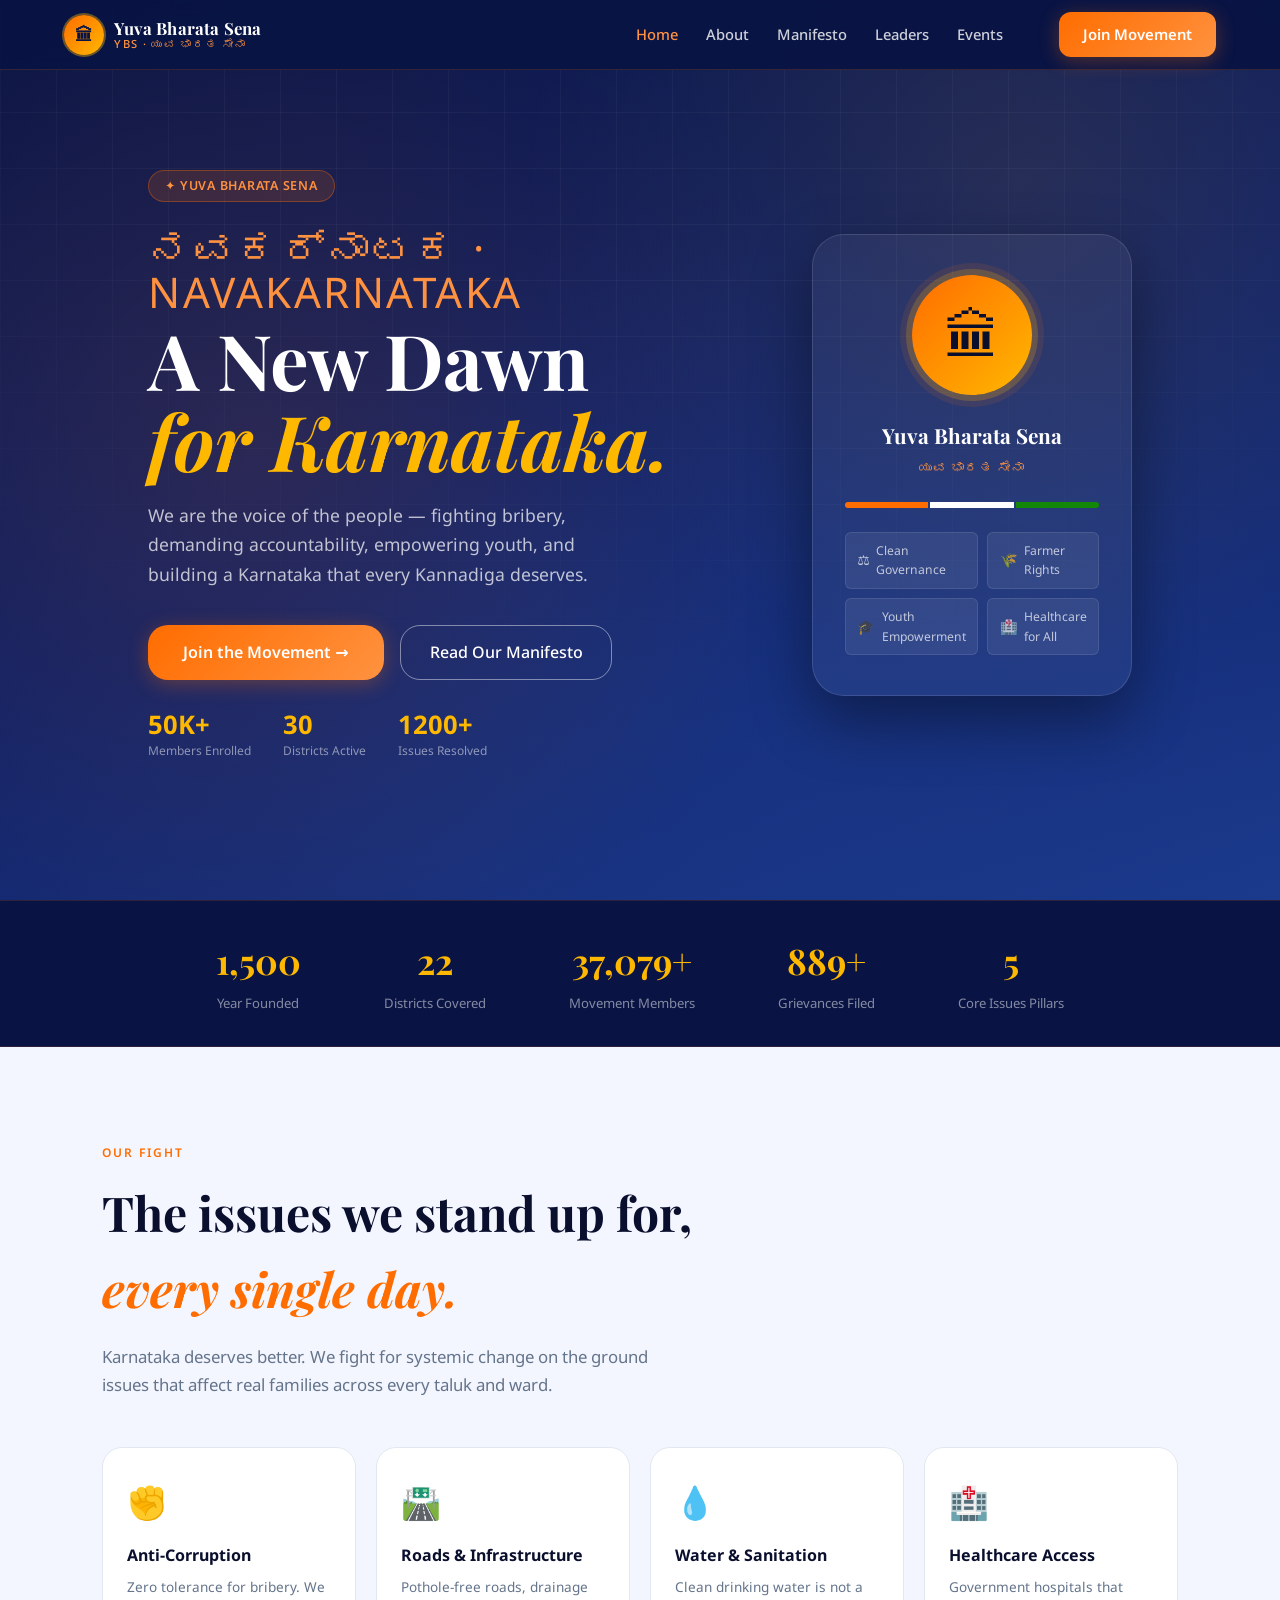
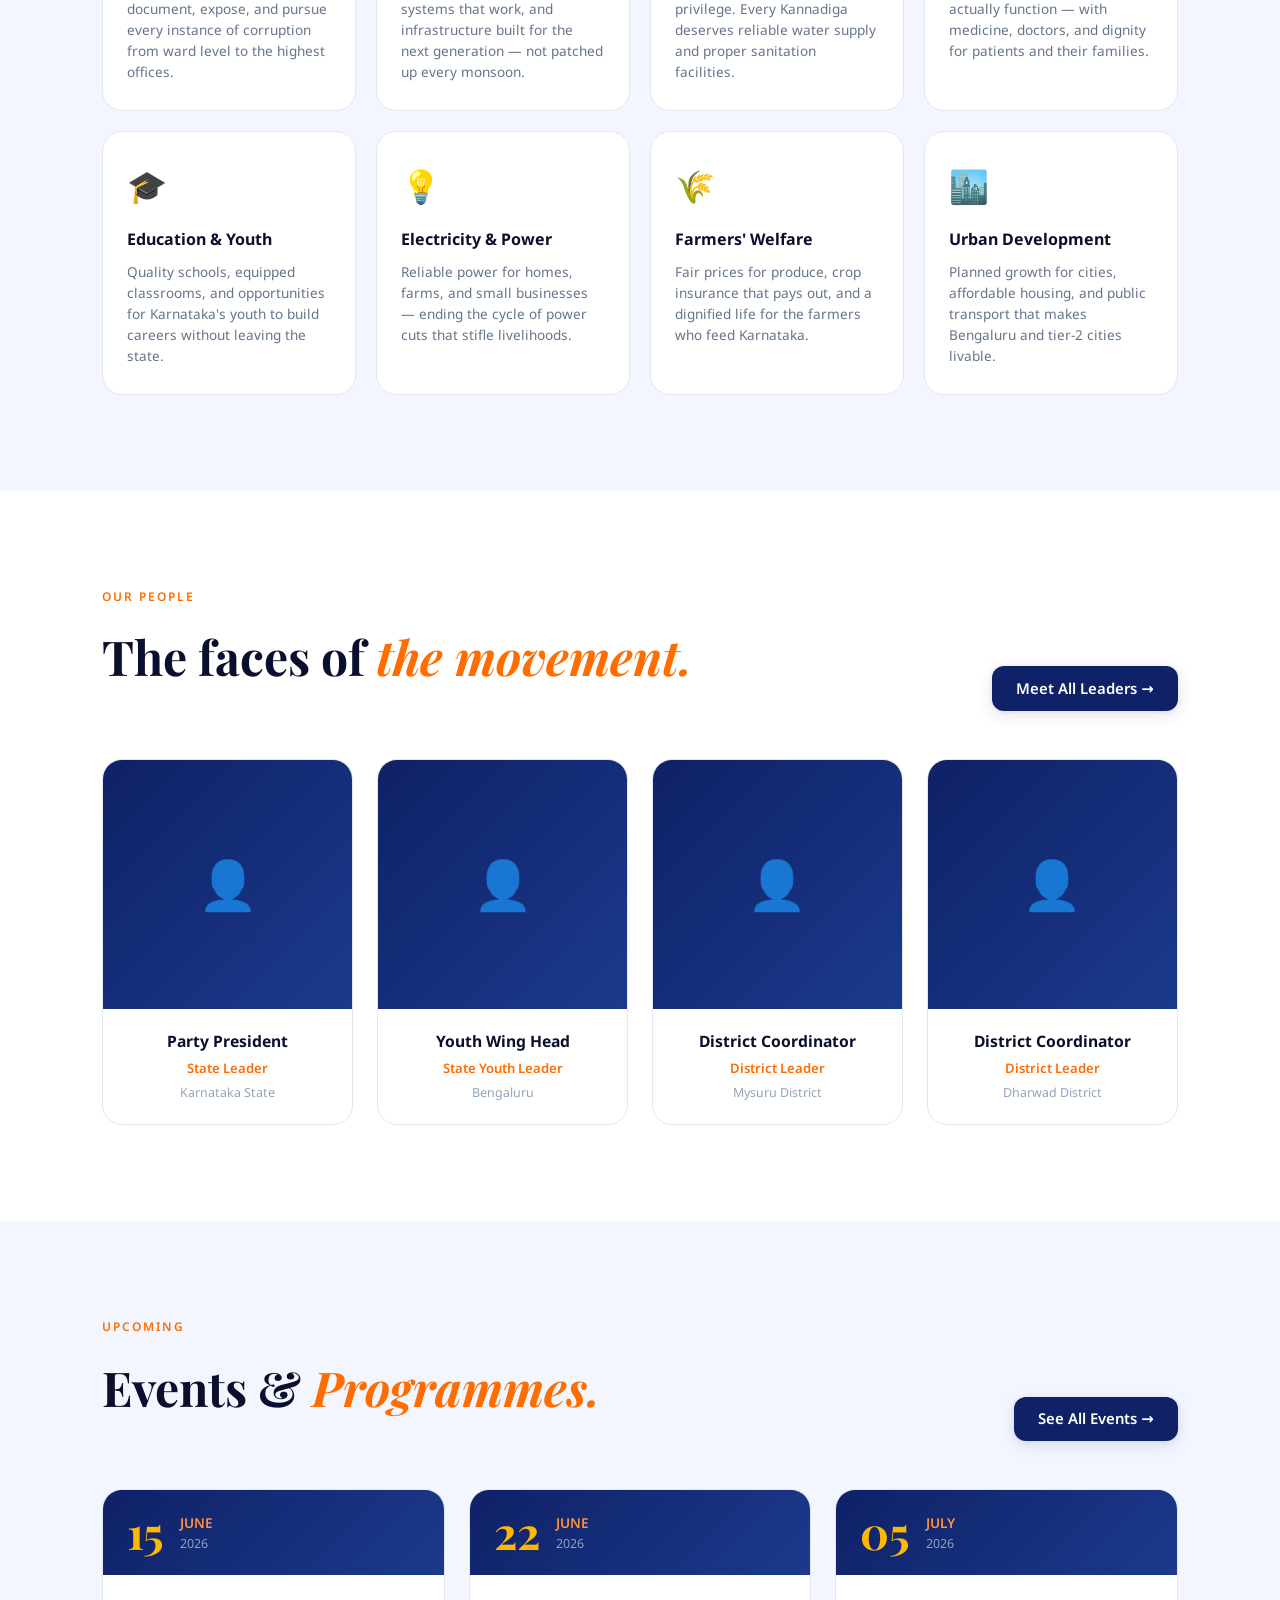
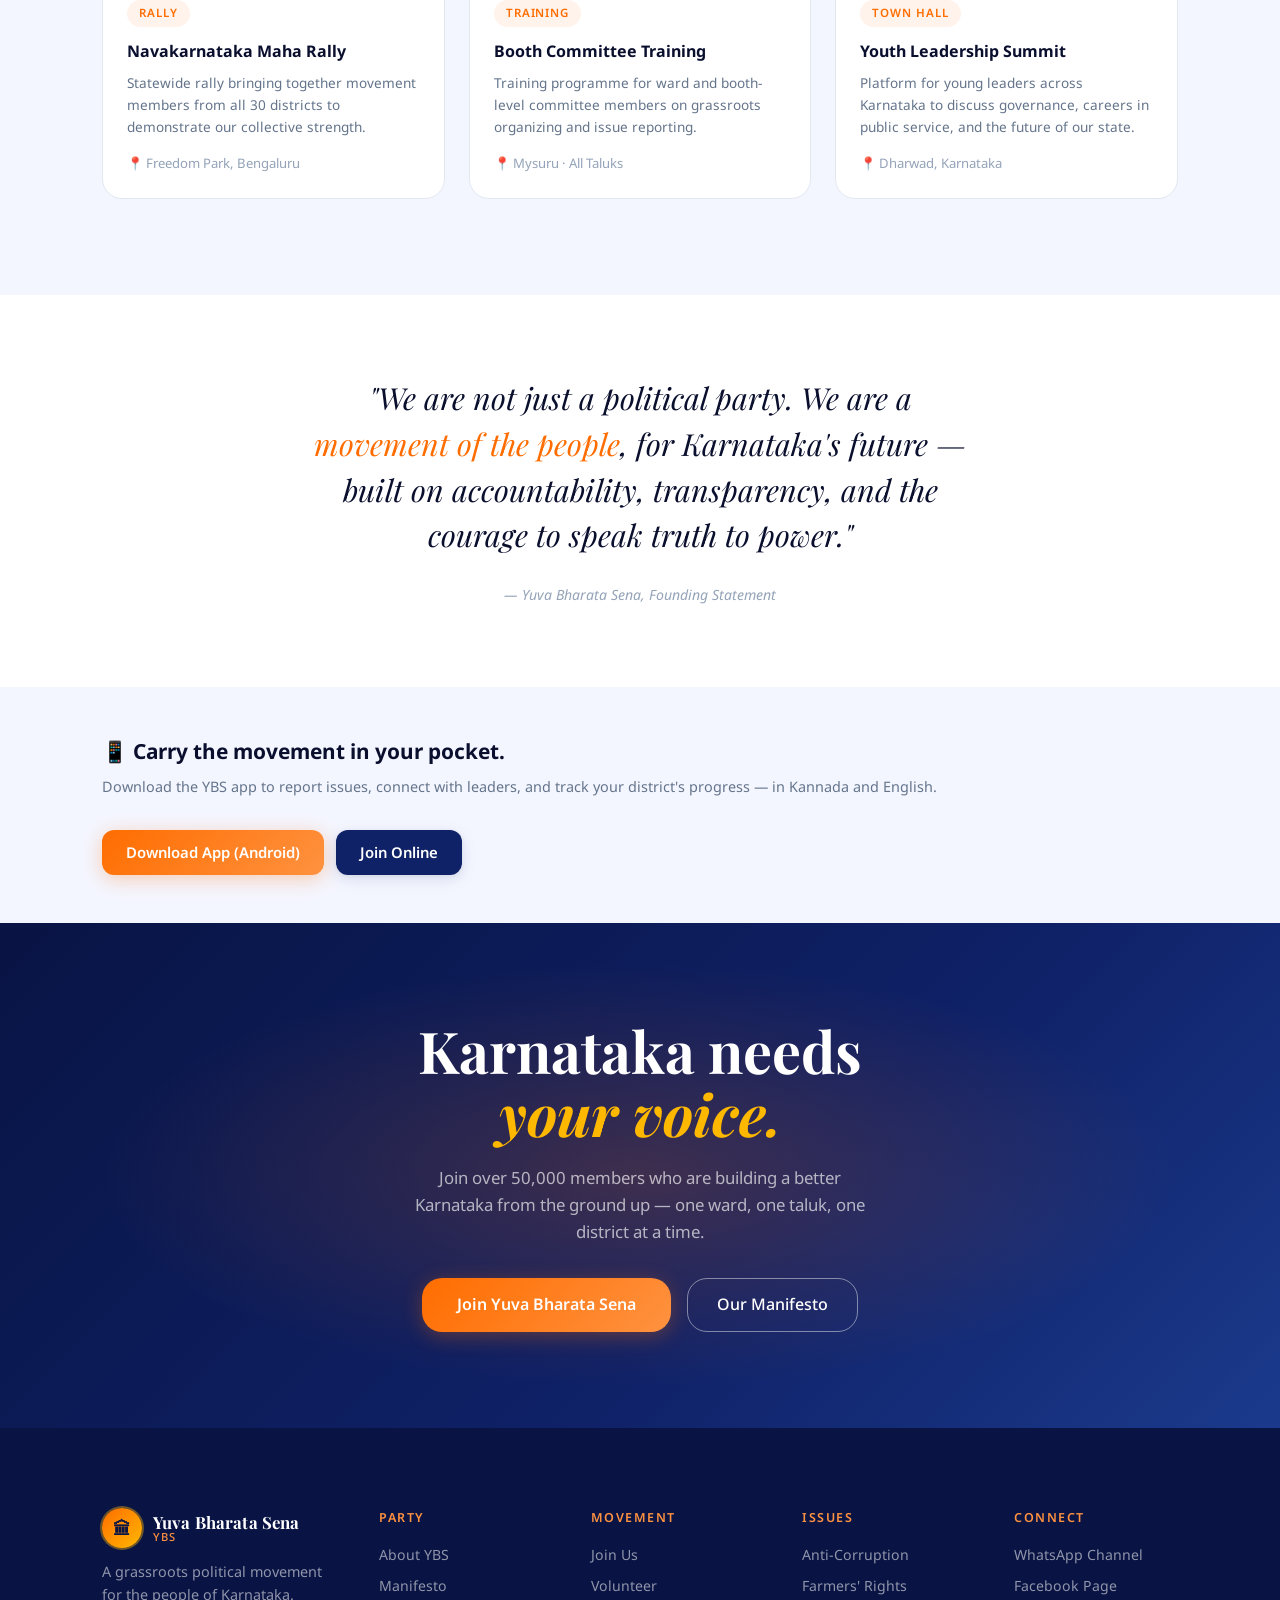
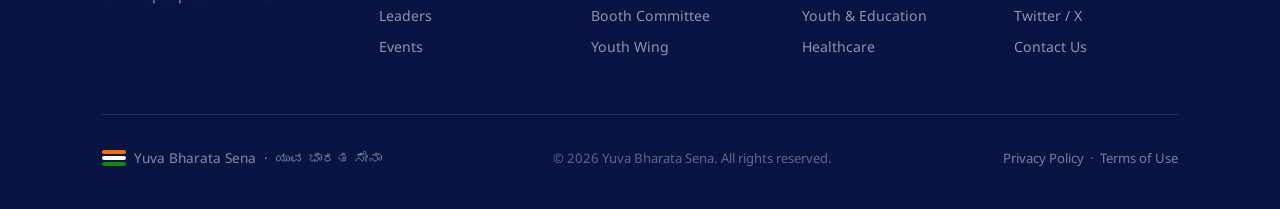
==== docs/index.html @ c2938c95 "Add initial GitHub Pages site for YBS Add README and a complete /docs GitHub Pages site for Yuva Bha" ====
﻿<!DOCTYPE html>
<html lang="en">
<head>
  <meta charset="UTF-8"/>
  <meta name="viewport" content="width=device-width, initial-scale=1.0"/>
  <title>Yuva Bharata Sena — Navakarnataka, A New Dawn</title>
  <meta name="description" content="Yuva Bharata Sena (YBS) is a grassroots political movement fighting for the people of Karnataka — clean governance, youth empowerment, and real change."/>
  <meta name="keywords" content="Yuva Bharata Sena, YBS, Yuva Bharata Sena, Karnataka politics, political party Karnataka"/>
  <meta property="og:title" content="Yuva Bharata Sena"/>
  <meta property="og:description" content="Navakarnataka — A New Dawn for Karnataka. Join the movement for clean governance and real change."/>
  <meta property="og:type" content="website"/>
  <link rel="stylesheet" href="global.css"/>
  <link rel="stylesheet" href="home.css"/>
  <link rel="preconnect" href="https://fonts.googleapis.com"/>
  <link href="https://fonts.googleapis.com/css2?family=Playfair+Display:ital,wght@0,700;1,400&family=Noto+Sans:wght@300;400;500;600;700&display=swap" rel="stylesheet"/>
</head>
<body>

  <!-- NAV -->
  <nav class="nav" id="mainNav">
    <a href="index.html" class="nav-logo">
      <div class="nav-logo-emblem">🏛</div>
      <div class="nav-logo-text">
        <span class="nav-logo-name">Yuva Bharata Sena</span>
        <span class="nav-logo-abbr">YBS · ಯುವ ಭಾರತ ಸೇನಾ</span>
      </div>
    </a>
    <ul class="nav-links">
      <li><a href="index.html" class="active">Home</a></li>
      <li><a href="about.html">About</a></li>
      <li><a href="manifesto.html">Manifesto</a></li>
      <li><a href="leaders.html">Leaders</a></li>
      <li><a href="events.html">Events</a></li>
    </ul>
    <div class="nav-cta">
      <a href="join.html" class="btn-primary">Join Movement</a>
    </div>
    <button class="hamburger" id="hamburger">&#9776;</button>
  </nav>

  <!-- HERO -->
  <section class="hero">
    <div class="hero-bg-pattern"></div>
    <div class="hero-bg-grid"></div>
    <div class="hero-content">
      <span class="hero-badge">✦ Yuva Bharata Sena</span>
      <h1 class="hero-title">
        <span class="party-name">ನವಕರ್ನಾಟಕ · Navakarnataka</span>
        A New Dawn<br/><em>for Karnataka.</em>
      </h1>
      <p class="hero-sub">We are the voice of the people — fighting bribery, demanding accountability, empowering youth, and building a Karnataka that every Kannadiga deserves.</p>
      <div class="hero-actions">
        <a href="join.html" class="btn-primary btn-lg">Join the Movement →</a>
        <a href="manifesto.html" class="btn-outline btn-lg">Read Our Manifesto</a>
      </div>
      <div class="hero-social-proof">
        <div class="hero-stat">
          <span class="hero-stat-num">50K+</span>
          <span class="hero-stat-label">Members Enrolled</span>
        </div>
        <div class="hero-stat">
          <span class="hero-stat-num">30</span>
          <span class="hero-stat-label">Districts Active</span>
        </div>
        <div class="hero-stat">
          <span class="hero-stat-num">1200+</span>
          <span class="hero-stat-label">Issues Resolved</span>
        </div>
      </div>
    </div>

    <div class="hero-visual">
      <div class="emblem-card">
        <div class="emblem-circle">🏛</div>
        <div class="emblem-name">
          <h3>Yuva Bharata Sena</h3>
          <p>ಯುವ ಭಾರತ ಸೇನಾ</p>
        </div>
        <div class="emblem-tricolor">
          <span></span><span></span><span></span>
        </div>
        <div class="emblem-pillars">
          <div class="emblem-pillar"><span>⚖️</span>Clean Governance</div>
          <div class="emblem-pillar"><span>🌾</span>Farmer Rights</div>
          <div class="emblem-pillar"><span>🎓</span>Youth Empowerment</div>
          <div class="emblem-pillar"><span>🏥</span>Healthcare for All</div>
        </div>
      </div>
    </div>
  </section>

  <!-- STATS BAR -->
  <section class="stats-bar">
    <div class="stats-inner">
      <div class="stat-item">
        <div class="stat-number">2024</div>
        <div class="stat-desc">Year Founded</div>
      </div>
      <div class="stat-item">
        <div class="stat-number">30</div>
        <div class="stat-desc">Districts Covered</div>
      </div>
      <div class="stat-item">
        <div class="stat-number">50K+</div>
        <div class="stat-desc">Movement Members</div>
      </div>
      <div class="stat-item">
        <div class="stat-number">1200+</div>
        <div class="stat-desc">Grievances Filed</div>
      </div>
      <div class="stat-item">
        <div class="stat-number">7</div>
        <div class="stat-desc">Core Issues Pillars</div>
      </div>
    </div>
  </section>

  <!-- CORE ISSUES -->
  <section class="issues-section">
    <div class="issues-header">
      <div class="section-label">Our Fight</div>
      <h2 class="section-title">The issues we stand up for, <em>every single day.</em></h2>
      <p class="section-sub">Karnataka deserves better. We fight for systemic change on the ground issues that affect real families across every taluk and ward.</p>
    </div>
    <div class="issues-grid">
      <div class="issue-card" data-color="red">
        <div class="issue-icon">✊</div>
        <h3>Anti-Corruption</h3>
        <p>Zero tolerance for bribery. We document, expose, and pursue every instance of corruption from ward level to the highest offices.</p>
      </div>
      <div class="issue-card" data-color="orange">
        <div class="issue-icon">🛣️</div>
        <h3>Roads & Infrastructure</h3>
        <p>Pothole-free roads, drainage systems that work, and infrastructure built for the next generation — not patched up every monsoon.</p>
      </div>
      <div class="issue-card" data-color="teal">
        <div class="issue-icon">💧</div>
        <h3>Water & Sanitation</h3>
        <p>Clean drinking water is not a privilege. Every Kannadiga deserves reliable water supply and proper sanitation facilities.</p>
      </div>
      <div class="issue-card" data-color="red">
        <div class="issue-icon">🏥</div>
        <h3>Healthcare Access</h3>
        <p>Government hospitals that actually function — with medicine, doctors, and dignity for patients and their families.</p>
      </div>
      <div class="issue-card" data-color="purple">
        <div class="issue-icon">🎓</div>
        <h3>Education & Youth</h3>
        <p>Quality schools, equipped classrooms, and opportunities for Karnataka's youth to build careers without leaving the state.</p>
      </div>
      <div class="issue-card" data-color="gold">
        <div class="issue-icon">💡</div>
        <h3>Electricity & Power</h3>
        <p>Reliable power for homes, farms, and small businesses — ending the cycle of power cuts that stifle livelihoods.</p>
      </div>
      <div class="issue-card" data-color="green">
        <div class="issue-icon">🌾</div>
        <h3>Farmers' Welfare</h3>
        <p>Fair prices for produce, crop insurance that pays out, and a dignified life for the farmers who feed Karnataka.</p>
      </div>
      <div class="issue-card" data-color="navy">
        <div class="issue-icon">🏙️</div>
        <h3>Urban Development</h3>
        <p>Planned growth for cities, affordable housing, and public transport that makes Bengaluru and tier-2 cities livable.</p>
      </div>
    </div>
  </section>

  <!-- LEADERS PREVIEW -->
  <section class="leaders-section">
    <div class="leaders-header">
      <div>
        <div class="section-label">Our People</div>
        <h2 class="section-title">The faces of <em>the movement.</em></h2>
      </div>
      <a href="leaders.html" class="btn-navy">Meet All Leaders →</a>
    </div>
    <div class="leaders-grid">
      <div class="leader-card">
        <div class="leader-avatar">👤</div>
        <div class="leader-info">
          <h4>Party President</h4>
          <p>State Leader</p>
          <span class="leader-dist">Karnataka State</span>
        </div>
      </div>
      <div class="leader-card">
        <div class="leader-avatar">👤</div>
        <div class="leader-info">
          <h4>Youth Wing Head</h4>
          <p>State Youth Leader</p>
          <span class="leader-dist">Bengaluru</span>
        </div>
      </div>
      <div class="leader-card">
        <div class="leader-avatar">👤</div>
        <div class="leader-info">
          <h4>District Coordinator</h4>
          <p>District Leader</p>
          <span class="leader-dist">Mysuru District</span>
        </div>
      </div>
      <div class="leader-card">
        <div class="leader-avatar">👤</div>
        <div class="leader-info">
          <h4>District Coordinator</h4>
          <p>District Leader</p>
          <span class="leader-dist">Dharwad District</span>
        </div>
      </div>
    </div>
  </section>

  <!-- EVENTS PREVIEW -->
  <section class="events-section">
    <div class="events-header">
      <div>
        <div class="section-label">Upcoming</div>
        <h2 class="section-title">Events & <em>Programmes.</em></h2>
      </div>
      <a href="events.html" class="btn-navy">See All Events →</a>
    </div>
    <div class="events-list">
      <div class="event-card">
        <div class="event-date-block">
          <div class="event-date-num">15</div>
          <div class="event-date-info">
            <span class="event-month">June</span>
            <span class="event-year">2026</span>
          </div>
        </div>
        <div class="event-body">
          <span class="event-type">Rally</span>
          <h3>Navakarnataka Maha Rally</h3>
          <p>Statewide rally bringing together movement members from all 30 districts to demonstrate our collective strength.</p>
          <div class="event-location">📍 Freedom Park, Bengaluru</div>
        </div>
      </div>
      <div class="event-card">
        <div class="event-date-block">
          <div class="event-date-num">22</div>
          <div class="event-date-info">
            <span class="event-month">June</span>
            <span class="event-year">2026</span>
          </div>
        </div>
        <div class="event-body">
          <span class="event-type">Training</span>
          <h3>Booth Committee Training</h3>
          <p>Training programme for ward and booth-level committee members on grassroots organizing and issue reporting.</p>
          <div class="event-location">📍 Mysuru · All Taluks</div>
        </div>
      </div>
      <div class="event-card">
        <div class="event-date-block">
          <div class="event-date-num">05</div>
          <div class="event-date-info">
            <span class="event-month">July</span>
            <span class="event-year">2026</span>
          </div>
        </div>
        <div class="event-body">
          <span class="event-type">Town Hall</span>
          <h3>Youth Leadership Summit</h3>
          <p>Platform for young leaders across Karnataka to discuss governance, careers in public service, and the future of our state.</p>
          <div class="event-location">📍 Dharwad, Karnataka</div>
        </div>
      </div>
    </div>
  </section>

  <!-- QUOTE -->
  <section class="quote-section">
    <blockquote>
      "We are not just a political party. We are a <span class="highlight">movement of the people</span>, for Karnataka's future — built on accountability, transparency, and the courage to speak truth to power."
    </blockquote>
    <cite>— Yuva Bharata Sena, Founding Statement</cite>
  </section>

  <!-- APP STRIP -->
  <section class="app-strip">
    <div class="app-strip-text">
      <h3>📱 Carry the movement in your pocket.</h3>
      <p>Download the YBS app to report issues, connect with leaders, and track your district's progress — in Kannada and English.</p>
    </div>
    <div class="app-strip-btns">
      <a href="#" class="btn-primary">Download App (Android)</a>
      <a href="join.html" class="btn-navy">Join Online</a>
    </div>
  </section>

  <!-- JOIN CTA BANNER -->
  <section class="join-banner">
    <div class="join-banner-glow"></div>
    <div class="join-banner-content">
      <h2>Karnataka needs<br/><em>your voice.</em></h2>
      <p>Join over 50,000 members who are building a better Karnataka from the ground up — one ward, one taluk, one district at a time.</p>
      <div class="join-banner-actions">
        <a href="join.html" class="btn-primary btn-lg">Join Yuva Bharata Sena</a>
        <a href="manifesto.html" class="btn-outline btn-lg">Our Manifesto</a>
      </div>
    </div>
  </section>

  <!-- FOOTER -->
  <footer class="footer">
    <div class="footer-top">
      <div class="footer-brand">
        <a href="index.html" class="nav-logo">
          <div class="nav-logo-emblem">🏛</div>
          <div class="nav-logo-text">
            <span class="nav-logo-name">Yuva Bharata Sena</span>
            <span class="nav-logo-abbr">YBS</span>
          </div>
        </a>
        <p>A grassroots political movement for the people of Karnataka.</p>
      </div>
      <div class="footer-col">
        <h5>Party</h5>
        <a href="about.html">About YBS</a>
        <a href="manifesto.html">Manifesto</a>
        <a href="leaders.html">Leaders</a>
        <a href="events.html">Events</a>
      </div>
      <div class="footer-col">
        <h5>Movement</h5>
        <a href="join.html">Join Us</a>
        <a href="join.html#volunteer">Volunteer</a>
        <a href="join.html#booth">Booth Committee</a>
        <a href="join.html#youth">Youth Wing</a>
      </div>
      <div class="footer-col">
        <h5>Issues</h5>
        <a href="manifesto.html#corruption">Anti-Corruption</a>
        <a href="manifesto.html#farmers">Farmers' Rights</a>
        <a href="manifesto.html#youth">Youth & Education</a>
        <a href="manifesto.html#health">Healthcare</a>
      </div>
      <div class="footer-col">
        <h5>Connect</h5>
        <a href="#">WhatsApp Channel</a>
        <a href="#">Facebook Page</a>
        <a href="#">Twitter / X</a>
        <a href="#">Contact Us</a>
      </div>
    </div>
    <div class="footer-bottom">
      <div class="footer-flag">
        <div class="flag-stripe">
          <span></span><span></span><span></span>
        </div>
        Yuva Bharata Sena &nbsp;·&nbsp; ಯುವ ಭಾರತ ಸೇನಾ
      </div>
      <span>© 2026 Yuva Bharata Sena. All rights reserved.</span>
      <div>
        <a href="#">Privacy Policy</a> &nbsp;·&nbsp;
        <a href="#">Terms of Use</a>
      </div>
    </div>
  </footer>

  <script src="main.js"></script>
</body>
</html>
---- docs/global.css ----
/* ===========================
   Karnataka Vijaya Sena — Global Styles
   =========================== */

*, *::before, *::after { box-sizing: border-box; margin: 0; padding: 0; }

:root {
  /* Brand — Deep Navy + Saffron + Gold */
  --navy:         #0F2167;
  --navy-dark:    #091444;
  --navy-mid:     #1B3A8C;
  --navy-light:   #2A4FA8;
  --saffron:      #FF6D00;
  --saffron-light:#FF9240;
  --saffron-pale: #FFF3EB;
  --gold:         #FFB800;
  --gold-light:   #FFD966;
  --gold-pale:    #FFFBEB;

  /* Neutral */
  --white:        #ffffff;
  --off-white:    #F4F6FF;
  --slate-100:    #f1f5f9;
  --slate-200:    #e2e8f0;
  --slate-300:    #cbd5e1;
  --slate-400:    #94a3b8;
  --slate-500:    #64748b;
  --slate-700:    #334155;
  --slate-900:    #0A0F2E;

  /* Radii */
  --radius-sm:    6px;
  --radius-md:    12px;
  --radius-lg:    20px;
  --radius-xl:    32px;

  /* Shadows */
  --shadow-sm:    0 1px 3px rgba(15,33,103,.07), 0 1px 2px rgba(0,0,0,.04);
  --shadow-md:    0 4px 16px rgba(15,33,103,.12), 0 1px 4px rgba(0,0,0,.06);
  --shadow-lg:    0 12px 40px rgba(15,33,103,.16), 0 4px 12px rgba(0,0,0,.08);
  --shadow-saffron: 0 4px 20px rgba(255,109,0,.30);

  /* Typography */
  --font-display: 'Playfair Display', Georgia, serif;
  --font-body:    'Noto Sans', 'DM Sans', system-ui, sans-serif;

  --transition:   0.22s cubic-bezier(.4,0,.2,1);
}

html { scroll-behavior: smooth; font-size: 16px; }

body {
  font-family: var(--font-body);
  background: var(--white);
  color: var(--slate-900);
  line-height: 1.6;
  -webkit-font-smoothing: antialiased;
}

/* ── Navigation ── */
.nav {
  position: fixed; top: 0; left: 0; right: 0; z-index: 100;
  display: flex; align-items: center; gap: 2rem;
  padding: 0 5vw;
  height: 70px;
  background: rgba(9,20,68,.96);
  backdrop-filter: blur(16px);
  border-bottom: 1px solid rgba(255,109,0,.18);
}

.nav-logo {
  display: flex; align-items: center; gap: .65rem;
  text-decoration: none;
  flex-shrink: 0;
}
.nav-logo-emblem {
  width: 40px; height: 40px;
  background: linear-gradient(135deg, var(--saffron) 0%, var(--gold) 100%);
  border-radius: 50%;
  display: flex; align-items: center; justify-content: center;
  font-size: 1.1rem;
  font-weight: 900;
  color: var(--navy-dark);
  box-shadow: 0 0 0 2px rgba(255,184,0,.4);
  flex-shrink: 0;
}
.nav-logo-text {
  display: flex; flex-direction: column; line-height: 1.1;
}
.nav-logo-name {
  font-family: var(--font-display);
  font-size: 1.05rem;
  font-weight: 700;
  color: var(--white);
  letter-spacing: .01em;
}
.nav-logo-abbr {
  font-size: .7rem;
  font-weight: 500;
  color: var(--saffron-light);
  letter-spacing: .12em;
  text-transform: uppercase;
}

.nav-links {
  list-style: none;
  display: flex; gap: 1.75rem;
  margin-left: auto;
}
.nav-links a {
  text-decoration: none;
  color: rgba(255,255,255,.80);
  font-size: .92rem;
  font-weight: 500;
  transition: color var(--transition);
}
.nav-links a:hover, .nav-links a.active { color: var(--saffron-light); }

.nav-cta {
  display: flex; align-items: center; gap: .75rem;
  margin-left: 1.5rem;
}

/* ── Buttons ── */
.btn-primary {
  display: inline-block;
  background: linear-gradient(135deg, var(--saffron) 0%, var(--saffron-light) 100%);
  color: var(--white);
  padding: .65rem 1.5rem;
  border-radius: var(--radius-md);
  font-weight: 600;
  font-size: .93rem;
  text-decoration: none;
  transition: all var(--transition);
  box-shadow: var(--shadow-saffron);
  border: none;
  cursor: pointer;
}
.btn-primary:hover {
  background: linear-gradient(135deg, var(--saffron-light) 0%, var(--gold) 100%);
  transform: translateY(-2px);
  box-shadow: 0 6px 24px rgba(255,109,0,.40);
}
.btn-primary.btn-lg { padding: .9rem 2.2rem; font-size: 1rem; border-radius: var(--radius-lg); }

.btn-outline {
  display: inline-block;
  color: var(--white);
  border: 1.5px solid rgba(255,255,255,.45);
  padding: .83rem 1.8rem;
  border-radius: var(--radius-lg);
  font-weight: 500;
  font-size: 1rem;
  text-decoration: none;
  transition: all var(--transition);
  background: transparent;
}
.btn-outline:hover {
  background: rgba(255,255,255,.10);
  border-color: var(--saffron-light);
  color: var(--saffron-light);
}

.btn-ghost {
  display: inline-block;
  color: rgba(255,255,255,.75);
  padding: .65rem 1.2rem;
  border-radius: var(--radius-md);
  font-weight: 500;
  font-size: .93rem;
  text-decoration: none;
  transition: color var(--transition), background var(--transition);
}
.btn-ghost:hover { color: var(--white); background: rgba(255,255,255,.10); }

.btn-navy {
  display: inline-block;
  background: var(--navy);
  color: var(--white);
  padding: .65rem 1.5rem;
  border-radius: var(--radius-md);
  font-weight: 600;
  font-size: .93rem;
  text-decoration: none;
  transition: all var(--transition);
  box-shadow: var(--shadow-md);
}
.btn-navy:hover { background: var(--navy-mid); transform: translateY(-1px); }
.btn-navy.btn-lg { padding: .9rem 2.2rem; font-size: 1rem; border-radius: var(--radius-lg); }

/* ── Section shared ── */
.section-label {
  font-size: .75rem;
  font-weight: 600;
  letter-spacing: .16em;
  text-transform: uppercase;
  color: var(--saffron);
  margin-bottom: .75rem;
}
.section-title {
  font-family: var(--font-display);
  font-size: clamp(2rem, 4vw, 3rem);
  font-weight: 700;
  color: var(--slate-900);
  margin-bottom: 1rem;
}
.section-title em {
  font-style: italic;
  color: var(--saffron);
}
.section-sub {
  font-size: 1.05rem;
  color: var(--slate-500);
  max-width: 560px;
  line-height: 1.65;
  margin-bottom: 3rem;
}

/* ── Footer ── */
.footer {
  background: var(--navy-dark);
  color: rgba(255,255,255,.70);
  padding: 5rem 8vw 2.5rem;
}
.footer-top {
  display: grid;
  grid-template-columns: 1.4fr repeat(4, 1fr);
  gap: 3rem;
  padding-bottom: 3rem;
  border-bottom: 1px solid rgba(255,255,255,.10);
  margin-bottom: 2rem;
}
.footer-brand p {
  font-size: .9rem;
  margin-top: .75rem;
  max-width: 220px;
  line-height: 1.6;
  color: rgba(255,255,255,.55);
}
.footer-col h5 {
  font-size: .78rem;
  font-weight: 600;
  letter-spacing: .12em;
  text-transform: uppercase;
  color: var(--saffron-light);
  margin-bottom: 1rem;
}
.footer-col a {
  display: block;
  font-size: .88rem;
  color: rgba(255,255,255,.55);
  text-decoration: none;
  margin-bottom: .5rem;
  transition: color var(--transition);
}
.footer-col a:hover { color: var(--white); }
.footer-bottom {
  display: flex; justify-content: space-between; align-items: center; flex-wrap: wrap; gap: 1rem;
  font-size: .82rem;
  color: rgba(255,255,255,.35);
}
.footer-bottom a { color: rgba(255,255,255,.45); text-decoration: none; transition: color var(--transition); }
.footer-bottom a:hover { color: var(--saffron-light); }
.footer-flag {
  display: flex; align-items: center; gap: .5rem;
  font-size: .85rem;
  color: rgba(255,255,255,.5);
}
.flag-stripe {
  display: flex; flex-direction: column;
  gap: 2px; width: 24px;
}
.flag-stripe span { height: 4px; border-radius: 2px; }
.flag-stripe span:nth-child(1) { background: #FF6D00; }
.flag-stripe span:nth-child(2) { background: #fff; }
.flag-stripe span:nth-child(3) { background: #138808; }

/* ── Hamburger Mobile ── */
.hamburger {
  display: none;
  background: none;
  border: none;
  cursor: pointer;
  font-size: 1.5rem;
  color: var(--white);
  margin-left: auto;
  padding: .25rem;
}

@media (max-width: 860px) {
  .hamburger { display: block; }
  .nav-links, .nav-cta { display: none; }

  .nav.nav-open .nav-links,
  .nav.nav-open .nav-cta {
    display: flex;
    flex-direction: column;
    position: fixed;
    top: 70px; left: 0; right: 0;
    background: var(--navy-dark);
    padding: 1.5rem 2rem;
    gap: 1rem;
    border-bottom: 1px solid rgba(255,109,0,.2);
    z-index: 99;
  }
  .nav.nav-open .nav-cta { top: auto; border-bottom: none; }

  .footer-top {
    grid-template-columns: 1fr 1fr;
  }
  .footer-brand { grid-column: 1 / -1; }
}

@media (max-width: 520px) {
  .footer-top { grid-template-columns: 1fr; }
}

/* ── Animations ── */
@keyframes fadeUp {
  from { opacity: 0; transform: translateY(28px); }
  to   { opacity: 1; transform: translateY(0); }
}
@keyframes fadeIn {
  from { opacity: 0; }
  to   { opacity: 1; }
}
---- docs/home.css ----
/* ===========================
   KVS — Home Page Styles
   =========================== */

/* ── Hero ── */
.hero {
  position: relative;
  min-height: 100vh;
  display: flex;
  align-items: center;
  justify-content: center;
  gap: 5vw;
  padding: 110px 8vw 80px;
  overflow: hidden;
  background: linear-gradient(160deg, var(--navy-dark) 0%, var(--navy) 50%, var(--navy-mid) 100%);
}

.hero-bg-pattern {
  position: absolute; inset: 0; z-index: 0;
  background-image:
    radial-gradient(circle at 20% 50%, rgba(255,109,0,.12) 0%, transparent 50%),
    radial-gradient(circle at 80% 20%, rgba(255,184,0,.10) 0%, transparent 40%),
    radial-gradient(circle at 60% 80%, rgba(27,58,140,.40) 0%, transparent 50%);
}

.hero-bg-grid {
  position: absolute; inset: 0; z-index: 0;
  background-image:
    linear-gradient(rgba(255,255,255,.04) 1px, transparent 1px),
    linear-gradient(90deg, rgba(255,255,255,.04) 1px, transparent 1px);
  background-size: 56px 56px;
  mask-image: radial-gradient(ellipse 90% 80% at 50% 0%, black 40%, transparent 100%);
}

.hero-content {
  position: relative; z-index: 1;
  max-width: 600px;
  animation: fadeUp .9s cubic-bezier(.4,0,.2,1) both;
}

.hero-badge {
  display: inline-flex; align-items: center; gap: .4rem;
  background: rgba(255,109,0,.15);
  color: var(--saffron-light);
  border: 1px solid rgba(255,109,0,.35);
  border-radius: 100px;
  padding: .3rem 1rem;
  font-size: .78rem;
  font-weight: 600;
  letter-spacing: .06em;
  margin-bottom: 1.5rem;
  text-transform: uppercase;
}

.hero-title {
  font-family: var(--font-display);
  font-size: clamp(2.8rem, 6vw, 4.8rem);
  font-weight: 700;
  line-height: 1.05;
  color: var(--white);
  margin-bottom: 1.25rem;
}
.hero-title .party-name {
  display: block;
  font-size: .55em;
  letter-spacing: .06em;
  font-style: normal;
  font-weight: 400;
  color: var(--saffron-light);
  text-transform: uppercase;
  margin-bottom: .3rem;
  font-family: var(--font-body);
}
.hero-title em {
  font-style: italic;
  color: var(--gold);
}

.hero-sub {
  font-size: 1.1rem;
  color: rgba(255,255,255,.72);
  max-width: 480px;
  line-height: 1.7;
  margin-bottom: 2.2rem;
}

.hero-actions {
  display: flex; flex-wrap: wrap; gap: 1rem;
  margin-bottom: 2rem;
}

.hero-social-proof {
  display: flex; align-items: center; gap: 2rem;
  flex-wrap: wrap;
}
.hero-stat {
  display: flex; flex-direction: column;
}
.hero-stat-num {
  font-size: 1.6rem;
  font-weight: 700;
  color: var(--gold);
  line-height: 1;
}
.hero-stat-label {
  font-size: .75rem;
  color: rgba(255,255,255,.50);
  margin-top: .2rem;
}

/* Hero visual — tricolor emblem block */
.hero-visual {
  position: relative; z-index: 1;
  flex-shrink: 0;
  animation: fadeUp 1.1s .2s cubic-bezier(.4,0,.2,1) both;
}

.emblem-card {
  width: 320px;
  background: rgba(255,255,255,.05);
  border: 1px solid rgba(255,255,255,.12);
  border-radius: var(--radius-xl);
  backdrop-filter: blur(20px);
  padding: 2.5rem 2rem;
  display: flex; flex-direction: column; align-items: center; gap: 1.5rem;
  box-shadow: 0 24px 60px rgba(0,0,0,.40);
}

.emblem-circle {
  width: 120px; height: 120px;
  border-radius: 50%;
  background: linear-gradient(135deg, var(--saffron) 0%, var(--gold) 100%);
  display: flex; align-items: center; justify-content: center;
  box-shadow: 0 0 0 6px rgba(255,184,0,.20), 0 0 0 12px rgba(255,109,0,.10);
  font-size: 3.5rem;
  animation: pulse 3s ease-in-out infinite;
}
@keyframes pulse {
  0%, 100% { box-shadow: 0 0 0 6px rgba(255,184,0,.20), 0 0 0 12px rgba(255,109,0,.10); }
  50%       { box-shadow: 0 0 0 10px rgba(255,184,0,.30), 0 0 0 22px rgba(255,109,0,.08); }
}

.emblem-name {
  text-align: center;
}
.emblem-name h3 {
  font-family: var(--font-display);
  font-size: 1.3rem;
  font-weight: 700;
  color: var(--white);
  margin-bottom: .3rem;
}
.emblem-name p {
  font-size: .82rem;
  color: var(--saffron-light);
  letter-spacing: .08em;
  text-transform: uppercase;
}

.emblem-tricolor {
  display: flex; gap: 2px;
  width: 100%; border-radius: var(--radius-sm);
  overflow: hidden; height: 6px;
}
.emblem-tricolor span { flex: 1; }
.emblem-tricolor span:nth-child(1) { background: var(--saffron); }
.emblem-tricolor span:nth-child(2) { background: var(--white); }
.emblem-tricolor span:nth-child(3) { background: #138808; }

.emblem-pillars {
  display: grid; grid-template-columns: 1fr 1fr;
  gap: .6rem; width: 100%;
}
.emblem-pillar {
  background: rgba(255,255,255,.07);
  border: 1px solid rgba(255,255,255,.10);
  border-radius: var(--radius-sm);
  padding: .5rem .7rem;
  font-size: .76rem;
  color: rgba(255,255,255,.70);
  display: flex; align-items: center; gap: .4rem;
}
.emblem-pillar span { font-size: .88rem; }

/* ── Stats bar ── */
.stats-bar {
  background: var(--navy-dark);
  padding: 2rem 8vw;
  border-top: 1px solid rgba(255,109,0,.15);
  border-bottom: 1px solid rgba(255,109,0,.15);
}
.stats-inner {
  display: flex; justify-content: space-around; flex-wrap: wrap; gap: 2rem;
  max-width: 900px; margin: 0 auto;
}
.stat-item {
  text-align: center;
}
.stat-number {
  font-family: var(--font-display);
  font-size: 2.2rem;
  font-weight: 700;
  color: var(--gold);
}
.stat-desc {
  font-size: .82rem;
  color: rgba(255,255,255,.50);
  margin-top: .2rem;
}

/* ── Issues section ── */
.issues-section {
  padding: 6rem 8vw;
  background: var(--off-white);
}
.issues-header {
  max-width: 640px;
  margin-bottom: 3rem;
}
.issues-grid {
  display: grid;
  grid-template-columns: repeat(4, 1fr);
  gap: 1.25rem;
}
.issue-card {
  background: var(--white);
  border: 1px solid var(--slate-200);
  border-radius: var(--radius-lg);
  padding: 1.75rem 1.5rem;
  transition: all var(--transition);
  cursor: default;
  position: relative;
  overflow: hidden;
}
.issue-card::before {
  content: '';
  position: absolute; top: 0; left: 0; right: 0;
  height: 3px;
  transition: opacity var(--transition);
  opacity: 0;
}
.issue-card:hover {
  transform: translateY(-4px);
  box-shadow: var(--shadow-lg);
  border-color: transparent;
}
.issue-card:hover::before { opacity: 1; }

.issue-card[data-color="saffron"]::before { background: var(--saffron); }
.issue-card[data-color="navy"]::before    { background: var(--navy); }
.issue-card[data-color="gold"]::before    { background: var(--gold); }
.issue-card[data-color="green"]::before   { background: #28A745; }
.issue-card[data-color="red"]::before     { background: #DC3545; }
.issue-card[data-color="teal"]::before    { background: #17A2B8; }
.issue-card[data-color="purple"]::before  { background: #6F42C1; }
.issue-card[data-color="orange"]::before  { background: #FF8C00; }

.issue-icon { font-size: 2rem; margin-bottom: 1rem; }
.issue-card h3 { font-size: 1rem; font-weight: 700; margin-bottom: .5rem; color: var(--slate-900); }
.issue-card p  { font-size: .85rem; color: var(--slate-500); line-height: 1.55; }

/* ── Leaders preview ── */
.leaders-section {
  padding: 6rem 8vw;
  background: var(--white);
}
.leaders-header {
  display: flex; justify-content: space-between; align-items: flex-end;
  margin-bottom: 3rem;
  flex-wrap: wrap; gap: 1rem;
}
.leaders-grid {
  display: grid;
  grid-template-columns: repeat(4, 1fr);
  gap: 1.5rem;
}
.leader-card {
  border: 1px solid var(--slate-200);
  border-radius: var(--radius-lg);
  overflow: hidden;
  transition: all var(--transition);
  text-align: center;
}
.leader-card:hover { transform: translateY(-4px); box-shadow: var(--shadow-lg); }
.leader-avatar {
  width: 100%; aspect-ratio: 1;
  background: linear-gradient(135deg, var(--navy) 0%, var(--navy-mid) 100%);
  display: flex; align-items: center; justify-content: center;
  font-size: 3rem;
}
.leader-info {
  padding: 1.25rem;
}
.leader-info h4 { font-weight: 700; margin-bottom: .25rem; font-size: .98rem; }
.leader-info p  { font-size: .82rem; color: var(--saffron); font-weight: 600; }
.leader-info .leader-dist { font-size: .78rem; color: var(--slate-400); margin-top: .2rem; font-weight: 400; }

/* ── Events preview ── */
.events-section {
  padding: 6rem 8vw;
  background: var(--off-white);
}
.events-header {
  display: flex; justify-content: space-between; align-items: flex-end;
  margin-bottom: 3rem; flex-wrap: wrap; gap: 1rem;
}
.events-list {
  display: grid;
  grid-template-columns: repeat(3, 1fr);
  gap: 1.5rem;
}
.event-card {
  background: var(--white);
  border: 1px solid var(--slate-200);
  border-radius: var(--radius-lg);
  overflow: hidden;
  transition: all var(--transition);
}
.event-card:hover { transform: translateY(-3px); box-shadow: var(--shadow-md); }
.event-date-block {
  background: linear-gradient(135deg, var(--navy) 0%, var(--navy-mid) 100%);
  padding: 1.25rem 1.5rem;
  display: flex; align-items: center; gap: 1rem;
}
.event-date-num {
  font-family: var(--font-display);
  font-size: 2.8rem;
  font-weight: 700;
  color: var(--gold);
  line-height: 1;
}
.event-date-info { display: flex; flex-direction: column; }
.event-month { font-size: .85rem; font-weight: 600; color: var(--saffron-light); text-transform: uppercase; }
.event-year  { font-size: .78rem; color: rgba(255,255,255,.55); }
.event-body { padding: 1.5rem; }
.event-type {
  display: inline-block;
  background: var(--saffron-pale);
  color: var(--saffron);
  font-size: .72rem;
  font-weight: 600;
  letter-spacing: .08em;
  text-transform: uppercase;
  padding: .25rem .75rem;
  border-radius: 100px;
  margin-bottom: .75rem;
}
.event-body h3 { font-size: 1rem; font-weight: 700; margin-bottom: .5rem; }
.event-body p { font-size: .85rem; color: var(--slate-500); margin-bottom: 1rem; }
.event-location { font-size: .82rem; color: var(--slate-400); display: flex; align-items: center; gap: .35rem; }

/* ── Join CTA Banner ── */
.join-banner {
  position: relative;
  padding: 6rem 8vw;
  overflow: hidden;
  background: linear-gradient(135deg, var(--navy-dark) 0%, var(--navy) 60%, var(--navy-mid) 100%);
  text-align: center;
}
.join-banner-glow {
  position: absolute; inset: 0; z-index: 0;
  background: radial-gradient(ellipse 60% 60% at 50% 50%, rgba(255,109,0,.20) 0%, transparent 70%);
}
.join-banner-content { position: relative; z-index: 1; max-width: 640px; margin: 0 auto; }
.join-banner h2 {
  font-family: var(--font-display);
  font-size: clamp(2.2rem, 5vw, 3.6rem);
  color: var(--white);
  line-height: 1.1;
  margin-bottom: 1.25rem;
}
.join-banner h2 em { font-style: italic; color: var(--gold); }
.join-banner p { font-size: 1.05rem; color: rgba(255,255,255,.65); margin-bottom: 2rem; max-width: 480px; margin-left: auto; margin-right: auto; }
.join-banner-actions { display: flex; justify-content: center; gap: 1rem; flex-wrap: wrap; }

/* ── Quote ── */
.quote-section {
  padding: 5rem 8vw;
  background: var(--white);
  text-align: center;
}
.quote-section blockquote {
  font-family: var(--font-display);
  font-size: clamp(1.3rem, 2.5vw, 1.9rem);
  font-style: italic;
  color: var(--slate-900);
  max-width: 680px;
  margin: 0 auto 1.5rem;
  line-height: 1.5;
}
.quote-section blockquote .highlight { color: var(--saffron); }
.quote-section cite { font-size: .88rem; color: var(--slate-400); }

/* ── App download strip ── */
.app-strip {
  background: var(--off-white);
  padding: 3rem 8vw;
  display: flex; align-items: center; justify-content: space-between; gap: 2rem;
  flex-wrap: wrap;
}
.app-strip-text h3 { font-size: 1.3rem; font-weight: 700; margin-bottom: .4rem; }
.app-strip-text p  { font-size: .9rem; color: var(--slate-500); }
.app-strip-btns { display: flex; gap: .75rem; flex-wrap: wrap; }

/* ── Responsive ── */
@media (max-width: 1100px) {
  .issues-grid { grid-template-columns: repeat(2, 1fr); }
  .leaders-grid { grid-template-columns: repeat(2, 1fr); }
}

@media (max-width: 860px) {
  .hero { flex-direction: column; text-align: center; pai: 90px 6vw 60px; }
  .hero-sub { max-width: 100%; }
  .hero-actions { justify-content: center; }
  .hero-social-proof { justify-content: center; }
  .hero-visual { width: 100%; display: flex; justify-content: center; }
  .emblem-card { width: 280px; }
  .events-list { grid-template-columns: 1fr 1fr; }
}

@media (max-width: 620px) {
  .issues-grid { grid-template-columns: 1fr; }
  .leaders-grid { grid-template-columns: 1fr 1fr; }
  .events-list { grid-template-columns: 1fr; }
}
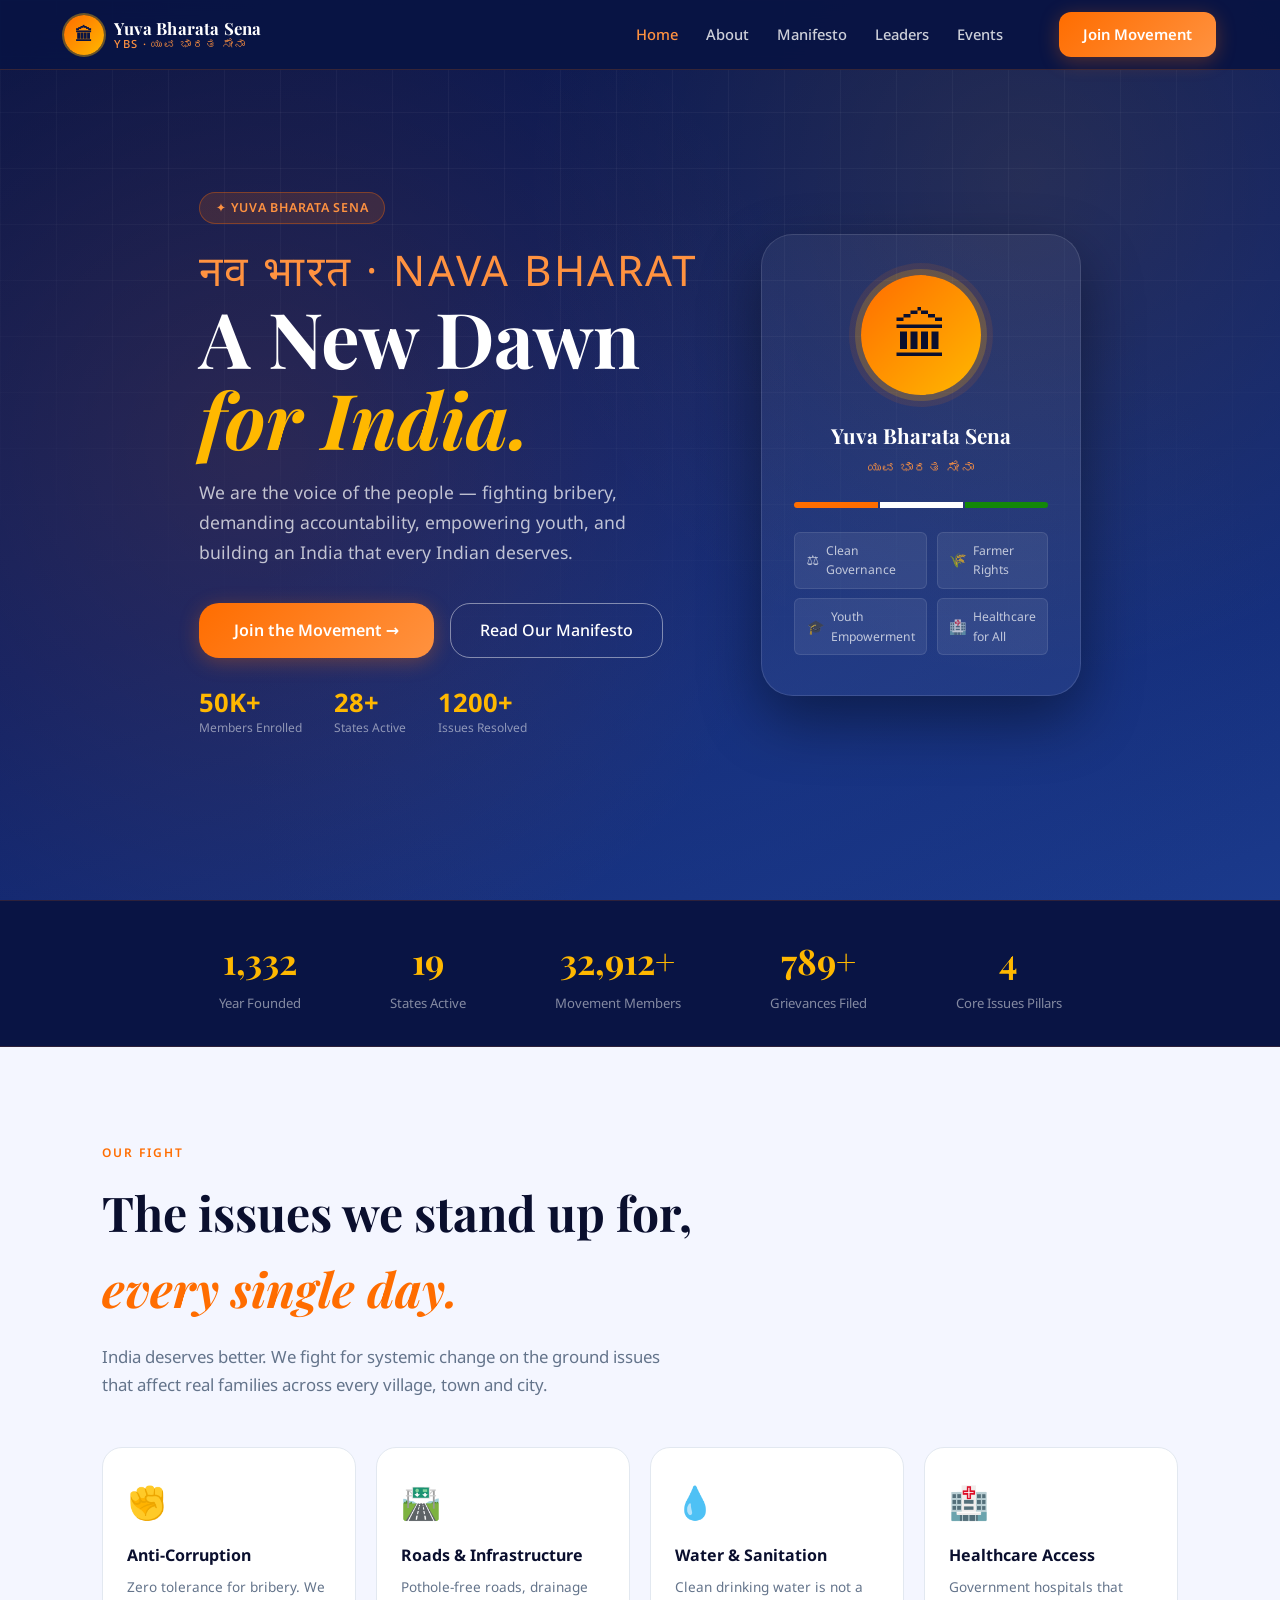
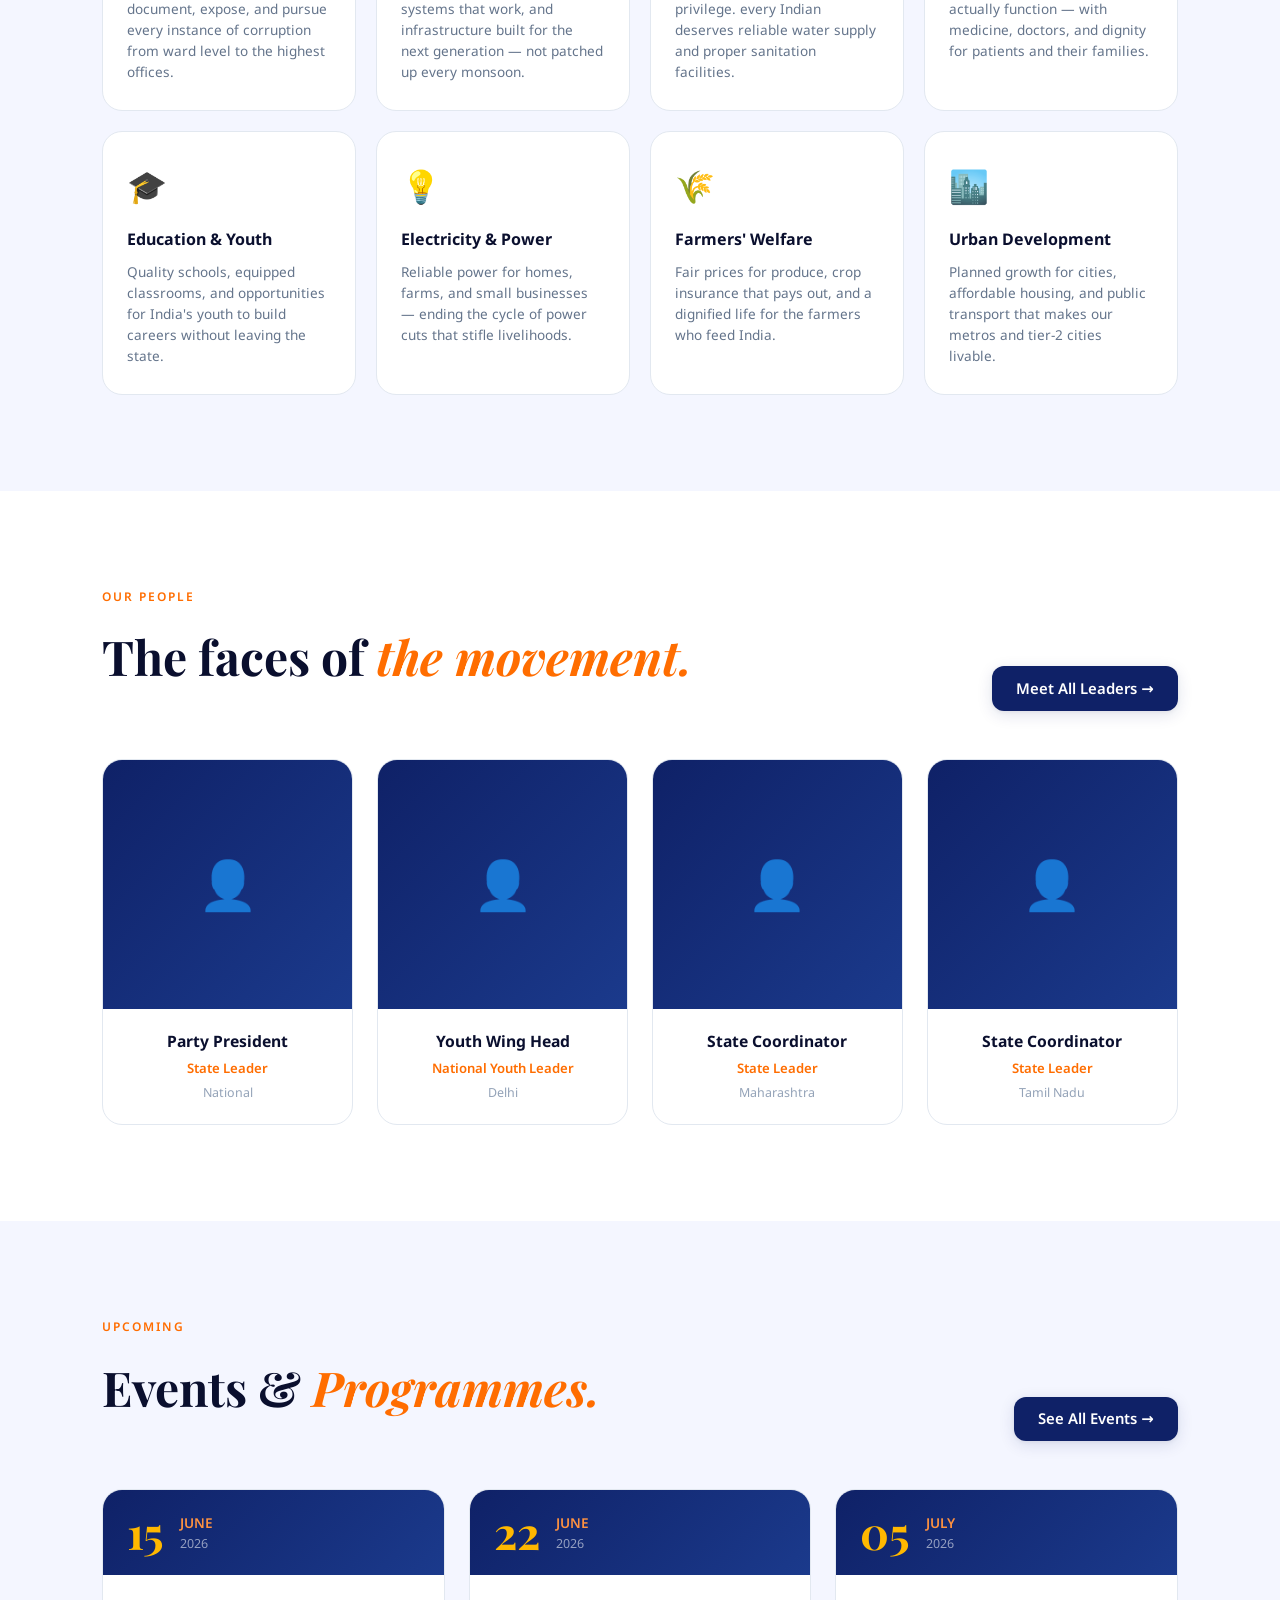
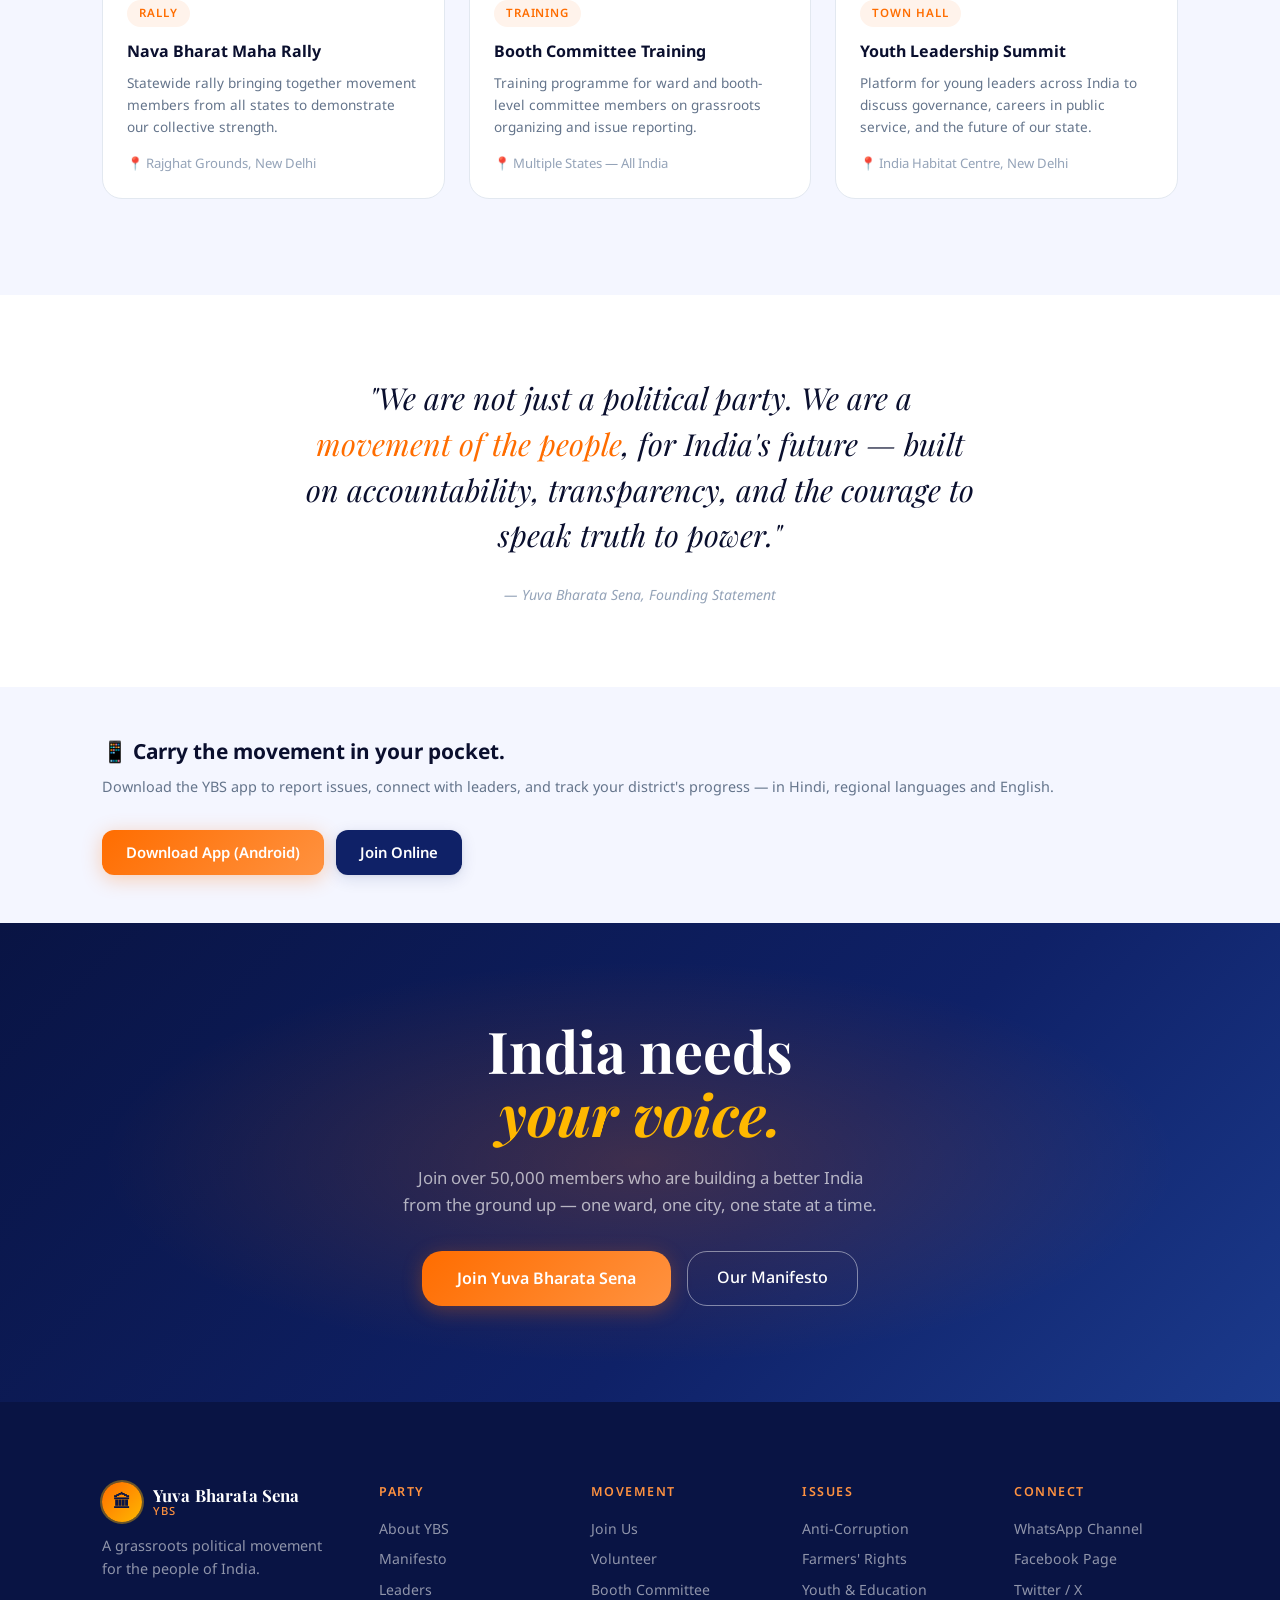
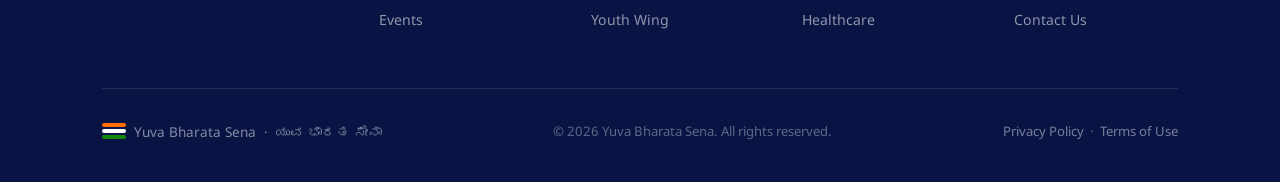
==== commit 42f7e29a: "Convert to national party (all India scope) - Replace all Karnataka-specific refs with India/nationa" ====
--- a/docs/index.html
+++ b/docs/index.html
@@ -3,11 +3,11 @@
 <head>
   <meta charset="UTF-8"/>
   <meta name="viewport" content="width=device-width, initial-scale=1.0"/>
-  <title>Yuva Bharata Sena — Navakarnataka, A New Dawn</title>
-  <meta name="description" content="Yuva Bharata Sena (YBS) is a grassroots political movement fighting for the people of Karnataka — clean governance, youth empowerment, and real change."/>
-  <meta name="keywords" content="Yuva Bharata Sena, YBS, Yuva Bharata Sena, Karnataka politics, political party Karnataka"/>
+  <title>Yuva Bharata Sena — Nava Bharat, A New Dawn</title>
+  <meta name="description" content="Yuva Bharata Sena (YBS) is a grassroots political movement fighting for the people of India — clean governance, youth empowerment, and real change."/>
+  <meta name="keywords" content="Yuva Bharata Sena, YBS, Yuva Bharata Sena, Indian politics, national political party India"/>
   <meta property="og:title" content="Yuva Bharata Sena"/>
-  <meta property="og:description" content="Navakarnataka — A New Dawn for Karnataka. Join the movement for clean governance and real change."/>
+  <meta property="og:description" content="Nava Bharat — A New Dawn for India. Join the movement for clean governance and real change."/>
   <meta property="og:type" content="website"/>
   <link rel="stylesheet" href="global.css"/>
   <link rel="stylesheet" href="home.css"/>
@@ -45,10 +45,10 @@
     <div class="hero-content">
       <span class="hero-badge">✦ Yuva Bharata Sena</span>
       <h1 class="hero-title">
-        <span class="party-name">ನವಕರ್ನಾಟಕ · Navakarnataka</span>
-        A New Dawn<br/><em>for Karnataka.</em>
+        <span class="party-name">नव भारत · Nava Bharat</span>
+        A New Dawn<br/><em>for India.</em>
       </h1>
-      <p class="hero-sub">We are the voice of the people — fighting bribery, demanding accountability, empowering youth, and building a Karnataka that every Kannadiga deserves.</p>
+      <p class="hero-sub">We are the voice of the people — fighting bribery, demanding accountability, empowering youth, and building an India that every Indian deserves.</p>
       <div class="hero-actions">
         <a href="join.html" class="btn-primary btn-lg">Join the Movement →</a>
         <a href="manifesto.html" class="btn-outline btn-lg">Read Our Manifesto</a>
@@ -59,8 +59,8 @@
           <span class="hero-stat-label">Members Enrolled</span>
         </div>
         <div class="hero-stat">
-          <span class="hero-stat-num">30</span>
-          <span class="hero-stat-label">Districts Active</span>
+          <span class="hero-stat-num">28+</span>
+          <span class="hero-stat-label">States Active</span>
         </div>
         <div class="hero-stat">
           <span class="hero-stat-num">1200+</span>
@@ -93,12 +93,12 @@
   <section class="stats-bar">
     <div class="stats-inner">
       <div class="stat-item">
-        <div class="stat-number">2024</div>
+        <div class="stat-number">2026</div>
         <div class="stat-desc">Year Founded</div>
       </div>
       <div class="stat-item">
-        <div class="stat-number">30</div>
-        <div class="stat-desc">Districts Covered</div>
+        <div class="stat-number">28+</div>
+        <div class="stat-desc">States Active</div>
       </div>
       <div class="stat-item">
         <div class="stat-number">50K+</div>
@@ -120,7 +120,7 @@
     <div class="issues-header">
       <div class="section-label">Our Fight</div>
       <h2 class="section-title">The issues we stand up for, <em>every single day.</em></h2>
-      <p class="section-sub">Karnataka deserves better. We fight for systemic change on the ground issues that affect real families across every taluk and ward.</p>
+      <p class="section-sub">India deserves better. We fight for systemic change on the ground issues that affect real families across every village, town and city.</p>
     </div>
     <div class="issues-grid">
       <div class="issue-card" data-color="red">
@@ -136,7 +136,7 @@
       <div class="issue-card" data-color="teal">
         <div class="issue-icon">💧</div>
         <h3>Water & Sanitation</h3>
-        <p>Clean drinking water is not a privilege. Every Kannadiga deserves reliable water supply and proper sanitation facilities.</p>
+        <p>Clean drinking water is not a privilege. every Indian deserves reliable water supply and proper sanitation facilities.</p>
       </div>
       <div class="issue-card" data-color="red">
         <div class="issue-icon">🏥</div>
@@ -146,7 +146,7 @@
       <div class="issue-card" data-color="purple">
         <div class="issue-icon">🎓</div>
         <h3>Education & Youth</h3>
-        <p>Quality schools, equipped classrooms, and opportunities for Karnataka's youth to build careers without leaving the state.</p>
+        <p>Quality schools, equipped classrooms, and opportunities for India's youth to build careers without leaving the state.</p>
       </div>
       <div class="issue-card" data-color="gold">
         <div class="issue-icon">💡</div>
@@ -156,12 +156,12 @@
       <div class="issue-card" data-color="green">
         <div class="issue-icon">🌾</div>
         <h3>Farmers' Welfare</h3>
-        <p>Fair prices for produce, crop insurance that pays out, and a dignified life for the farmers who feed Karnataka.</p>
+        <p>Fair prices for produce, crop insurance that pays out, and a dignified life for the farmers who feed India.</p>
       </div>
       <div class="issue-card" data-color="navy">
         <div class="issue-icon">🏙️</div>
         <h3>Urban Development</h3>
-        <p>Planned growth for cities, affordable housing, and public transport that makes Bengaluru and tier-2 cities livable.</p>
+        <p>Planned growth for cities, affordable housing, and public transport that makes our metros and tier-2 cities livable.</p>
       </div>
     </div>
   </section>
@@ -181,31 +181,31 @@
         <div class="leader-info">
           <h4>Party President</h4>
           <p>State Leader</p>
-          <span class="leader-dist">Karnataka State</span>
+          <span class="leader-dist">National</span>
         </div>
       </div>
       <div class="leader-card">
         <div class="leader-avatar">👤</div>
         <div class="leader-info">
           <h4>Youth Wing Head</h4>
-          <p>State Youth Leader</p>
-          <span class="leader-dist">Bengaluru</span>
+          <p>National Youth Leader</p>
+          <span class="leader-dist">Delhi</span>
         </div>
       </div>
       <div class="leader-card">
         <div class="leader-avatar">👤</div>
         <div class="leader-info">
-          <h4>District Coordinator</h4>
-          <p>District Leader</p>
-          <span class="leader-dist">Mysuru District</span>
+          <h4>State Coordinator</h4>
+          <p>State Leader</p>
+          <span class="leader-dist">Maharashtra</span>
         </div>
       </div>
       <div class="leader-card">
         <div class="leader-avatar">👤</div>
         <div class="leader-info">
-          <h4>District Coordinator</h4>
-          <p>District Leader</p>
-          <span class="leader-dist">Dharwad District</span>
+          <h4>State Coordinator</h4>
+          <p>State Leader</p>
+          <span class="leader-dist">Tamil Nadu</span>
         </div>
       </div>
     </div>
@@ -231,9 +231,9 @@
         </div>
         <div class="event-body">
           <span class="event-type">Rally</span>
-          <h3>Navakarnataka Maha Rally</h3>
-          <p>Statewide rally bringing together movement members from all 30 districts to demonstrate our collective strength.</p>
-          <div class="event-location">📍 Freedom Park, Bengaluru</div>
+          <h3>Nava Bharat Maha Rally</h3>
+          <p>Statewide rally bringing together movement members from all states to demonstrate our collective strength.</p>
+          <div class="event-location">📍 Rajghat Grounds, New Delhi</div>
         </div>
       </div>
       <div class="event-card">
@@ -248,7 +248,7 @@
           <span class="event-type">Training</span>
           <h3>Booth Committee Training</h3>
           <p>Training programme for ward and booth-level committee members on grassroots organizing and issue reporting.</p>
-          <div class="event-location">📍 Mysuru · All Taluks</div>
+          <div class="event-location">📍 Multiple States — All India</div>
         </div>
       </div>
       <div class="event-card">
@@ -262,8 +262,8 @@
         <div class="event-body">
           <span class="event-type">Town Hall</span>
           <h3>Youth Leadership Summit</h3>
-          <p>Platform for young leaders across Karnataka to discuss governance, careers in public service, and the future of our state.</p>
-          <div class="event-location">📍 Dharwad, Karnataka</div>
+          <p>Platform for young leaders across India to discuss governance, careers in public service, and the future of our state.</p>
+          <div class="event-location">📍 India Habitat Centre, New Delhi</div>
         </div>
       </div>
     </div>
@@ -272,7 +272,7 @@
   <!-- QUOTE -->
   <section class="quote-section">
     <blockquote>
-      "We are not just a political party. We are a <span class="highlight">movement of the people</span>, for Karnataka's future — built on accountability, transparency, and the courage to speak truth to power."
+      "We are not just a political party. We are a <span class="highlight">movement of the people</span>, for India's future — built on accountability, transparency, and the courage to speak truth to power."
     </blockquote>
     <cite>— Yuva Bharata Sena, Founding Statement</cite>
   </section>
@@ -281,7 +281,7 @@
   <section class="app-strip">
     <div class="app-strip-text">
       <h3>📱 Carry the movement in your pocket.</h3>
-      <p>Download the YBS app to report issues, connect with leaders, and track your district's progress — in Kannada and English.</p>
+      <p>Download the YBS app to report issues, connect with leaders, and track your district's progress — in Hindi, regional languages and English.</p>
     </div>
     <div class="app-strip-btns">
       <a href="#" class="btn-primary">Download App (Android)</a>
@@ -293,8 +293,8 @@
   <section class="join-banner">
     <div class="join-banner-glow"></div>
     <div class="join-banner-content">
-      <h2>Karnataka needs<br/><em>your voice.</em></h2>
-      <p>Join over 50,000 members who are building a better Karnataka from the ground up — one ward, one taluk, one district at a time.</p>
+      <h2>India needs<br/><em>your voice.</em></h2>
+      <p>Join over 50,000 members who are building a better India from the ground up — one ward, one city, one state at a time.</p>
       <div class="join-banner-actions">
         <a href="join.html" class="btn-primary btn-lg">Join Yuva Bharata Sena</a>
         <a href="manifesto.html" class="btn-outline btn-lg">Our Manifesto</a>
@@ -313,7 +313,7 @@
             <span class="nav-logo-abbr">YBS</span>
           </div>
         </a>
-        <p>A grassroots political movement for the people of Karnataka.</p>
+        <p>A grassroots political movement for the people of India.</p>
       </div>
       <div class="footer-col">
         <h5>Party</h5>
